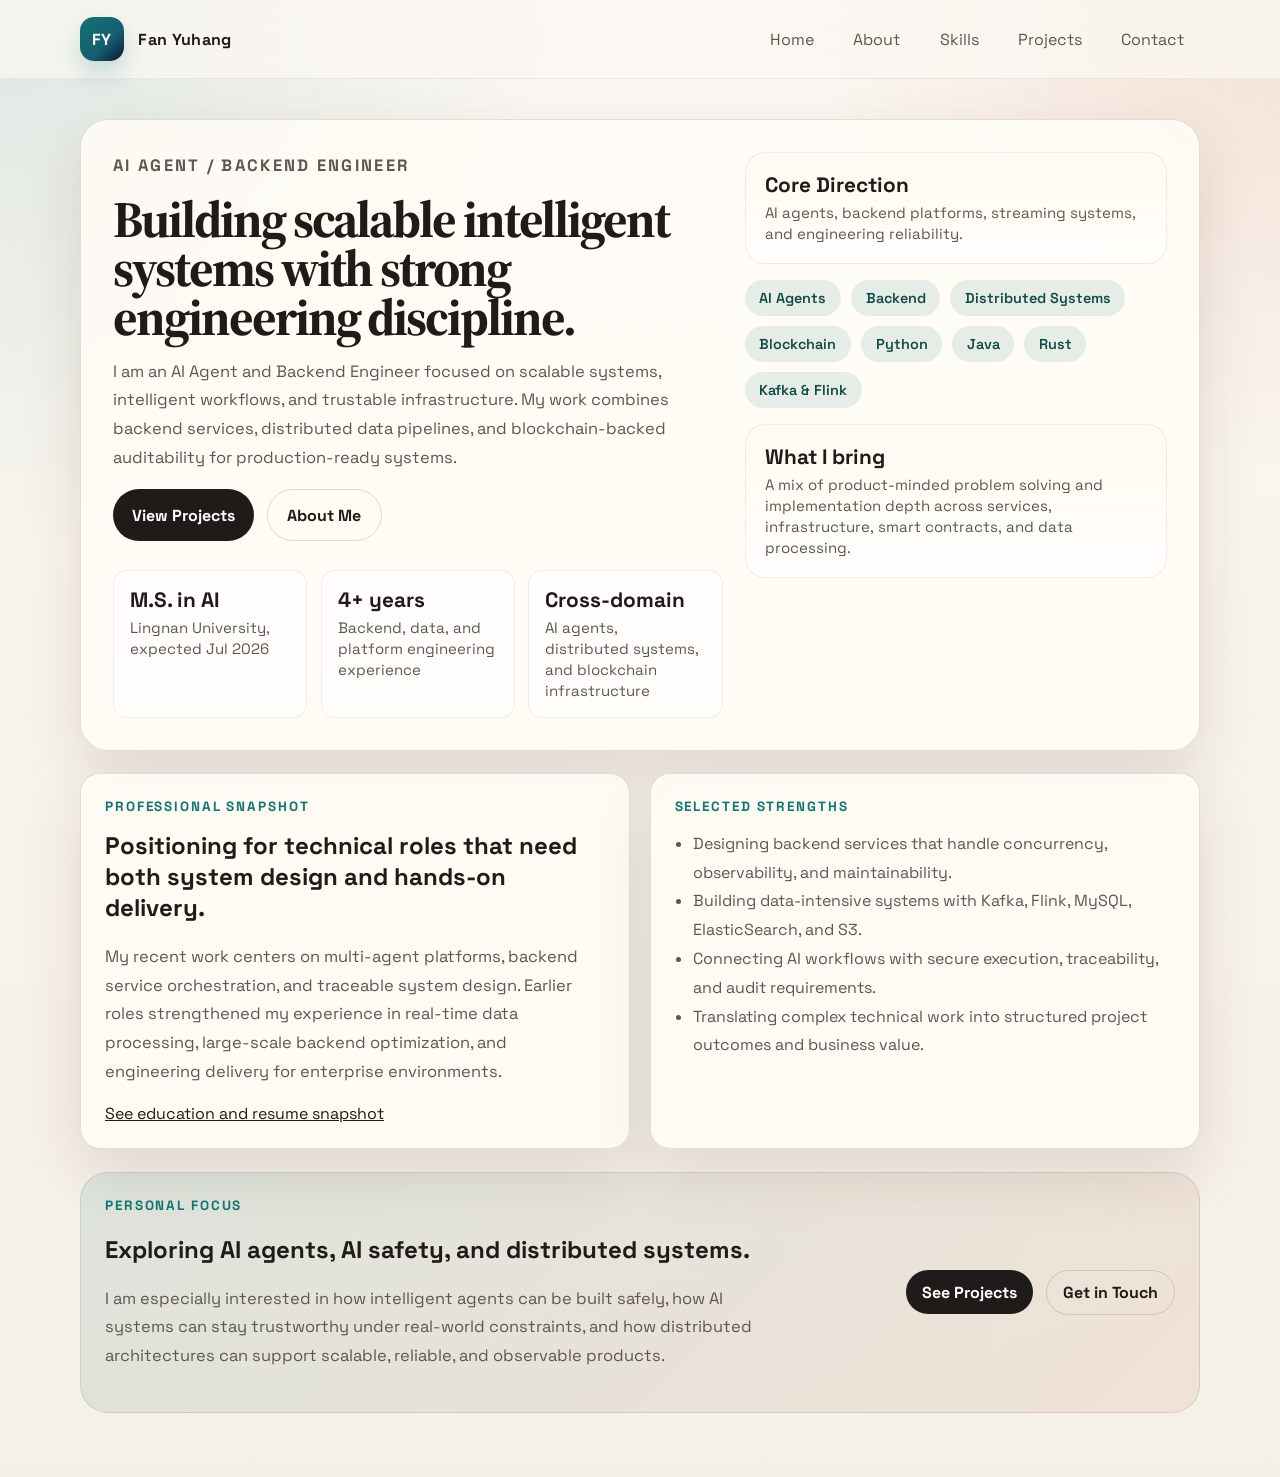
==== index.html @ 8e53cdf7 "Refine personal site content and project workflow Update the site copy to feel more personal, and sw" ====
<!DOCTYPE html>
<html lang="en">
  <head>
    <meta charset="UTF-8" />
    <meta name="viewport" content="width=device-width, initial-scale=1.0" />
    <title>Fan Yuhang | AI Agent and Backend Engineer</title>
    <meta
      name="description"
      content="Fan Yuhang is an AI Agent and Backend Engineer focused on scalable systems, intelligent workflows, and trustable infrastructure."
    />
    <link rel="preconnect" href="https://fonts.googleapis.com" />
    <link rel="preconnect" href="https://fonts.gstatic.com" crossorigin />
    <link
      href="https://fonts.googleapis.com/css2?family=Source+Serif+4:opsz,wght@8..60,600;8..60,700&family=Space+Grotesk:wght@400;500;700&display=swap"
      rel="stylesheet"
    />
    <link rel="stylesheet" href="styles.css" />
  </head>
  <body data-page="home">
    <header class="site-header">
      <div class="site-shell header-row">
        <a class="brand" href="index.html">
          <span class="brand-mark">FY</span>
          <span class="brand-name">Fan Yuhang</span>
        </a>
        <nav class="site-nav" aria-label="Primary">
          <a href="index.html" data-page="home">Home</a>
          <a href="about.html" data-page="about">About</a>
          <a href="skills.html" data-page="skills">Skills</a>
          <a href="projects.html" data-page="projects">Projects</a>
          <a href="contact.html" data-page="contact">Contact</a>
        </nav>
      </div>
    </header>

    <main class="site-shell">
      <section class="hero reveal">
        <div class="hero-copy">
          <p class="eyebrow">AI Agent / Backend Engineer</p>
          <h1>Building scalable intelligent systems with strong engineering discipline.</h1>
          <p>
            I am an AI Agent and Backend Engineer focused on scalable systems, intelligent workflows,
            and trustable infrastructure. My work combines backend services, distributed data
            pipelines, and blockchain-backed auditability for production-ready systems.
          </p>
          <div class="hero-actions">
            <a class="button" href="projects.html">View Projects</a>
            <a class="button secondary" href="about.html">About Me</a>
          </div>
          <div class="hero-stats">
            <div class="stat">
              <strong>M.S. in AI</strong>
              <span>Lingnan University, expected Jul 2026</span>
            </div>
            <div class="stat">
              <strong>4+ years</strong>
              <span>Backend, data, and platform engineering experience</span>
            </div>
            <div class="stat">
              <strong>Cross-domain</strong>
              <span>AI agents, distributed systems, and blockchain infrastructure</span>
            </div>
          </div>
        </div>

        <aside class="hero-aside reveal delay-1">
          <div class="info-block">
            <strong>Core Direction</strong>
            <span>AI agents, backend platforms, streaming systems, and engineering reliability.</span>
          </div>
          <div class="tags">
            <span class="tag">AI Agents</span>
            <span class="tag">Backend</span>
            <span class="tag">Distributed Systems</span>
            <span class="tag">Blockchain</span>
            <span class="tag">Python</span>
            <span class="tag">Java</span>
            <span class="tag">Rust</span>
            <span class="tag">Kafka &amp; Flink</span>
          </div>
          <div class="info-block">
            <strong>What I bring</strong>
            <span>
              A mix of product-minded problem solving and implementation depth across services,
              infrastructure, smart contracts, and data processing.
            </span>
          </div>
        </aside>
      </section>

      <section class="section-grid section-spacer">
        <article class="panel reveal delay-1">
          <p class="kicker">Professional Snapshot</p>
          <h2>Positioning for technical roles that need both system design and hands-on delivery.</h2>
          <p class="section-intro">
            My recent work centers on multi-agent platforms, backend service orchestration, and
            traceable system design. Earlier roles strengthened my experience in real-time data
            processing, large-scale backend optimization, and engineering delivery for enterprise
            environments.
          </p>
          <a class="text-link" href="about.html">See education and resume snapshot</a>
        </article>

        <article class="panel reveal delay-2">
          <p class="kicker">Selected Strengths</p>
          <ul class="list">
            <li>Designing backend services that handle concurrency, observability, and maintainability.</li>
            <li>Building data-intensive systems with Kafka, Flink, MySQL, ElasticSearch, and S3.</li>
            <li>Connecting AI workflows with secure execution, traceability, and audit requirements.</li>
            <li>Translating complex technical work into structured project outcomes and business value.</li>
          </ul>
        </article>
      </section>

      <section class="highlight-banner reveal delay-3">
        <div>
          <p class="kicker">Personal Focus</p>
          <h2>Exploring AI agents, AI safety, and distributed systems.</h2>
          <p class="section-intro">
            I am especially interested in how intelligent agents can be built safely, how AI systems
            can stay trustworthy under real-world constraints, and how distributed architectures can
            support scalable, reliable, and observable products.
          </p>
        </div>
        <div class="inline-links">
          <a class="button" href="projects.html">See Projects</a>
          <a class="button secondary" href="contact.html">Get in Touch</a>
        </div>
      </section>
    </main>

    <script src="script.js"></script>
  </body>
</html>
---- styles.css ----
:root {
  --bg: #f4efe7;
  --surface: rgba(255, 252, 246, 0.88);
  --surface-strong: #fffaf1;
  --text: #1f1b18;
  --muted: #60564d;
  --line: rgba(64, 48, 34, 0.14);
  --accent: #0f766e;
  --accent-2: #c2410c;
  --shadow: 0 24px 60px rgba(54, 37, 18, 0.12);
  --radius-xl: 28px;
  --radius-lg: 20px;
  --radius-md: 14px;
  --content: 1120px;
}

* { box-sizing: border-box; }
html { scroll-behavior: smooth; }
body {
  margin: 0;
  color: var(--text);
  font-family: "Space Grotesk", "Avenir Next", "Segoe UI", sans-serif;
  background:
    radial-gradient(circle at top left, rgba(15, 118, 110, 0.12), transparent 28%),
    radial-gradient(circle at top right, rgba(194, 65, 12, 0.12), transparent 24%),
    linear-gradient(180deg, #fbf7f2 0%, var(--bg) 100%);
  min-height: 100vh;
}
body::before {
  content: "";
  position: fixed;
  inset: 0;
  pointer-events: none;
  background-image:
    linear-gradient(rgba(255, 255, 255, 0.35) 1px, transparent 1px),
    linear-gradient(90deg, rgba(255, 255, 255, 0.35) 1px, transparent 1px);
  background-size: 36px 36px;
  mask-image: linear-gradient(180deg, rgba(0, 0, 0, 0.35), transparent 80%);
}
a { color: inherit; }
img { max-width: 100%; display: block; }
.site-shell { width: min(calc(100% - 2rem), var(--content)); margin: 0 auto; }
.site-header {
  position: sticky; top: 0; z-index: 20;
  backdrop-filter: blur(16px);
  background: rgba(251, 247, 242, 0.82);
  border-bottom: 1px solid rgba(64, 48, 34, 0.08);
}
.header-row { display: flex; align-items: center; justify-content: space-between; gap: 1rem; min-height: 78px; }
.brand { display: inline-flex; align-items: center; gap: 0.9rem; text-decoration: none; font-weight: 700; letter-spacing: 0.02em; }
.brand-mark {
  width: 44px; height: 44px; display: grid; place-items: center; border-radius: 14px; color: white;
  background: linear-gradient(135deg, var(--accent), #155e75 60%, #0f172a);
  box-shadow: 0 12px 24px rgba(15, 118, 110, 0.22);
}
.brand-name { font-size: 1rem; }
.nav-toggle {
  display: none; border: 0; background: var(--surface-strong); color: var(--text);
  border-radius: 999px; padding: 0.7rem 1rem; font: inherit; box-shadow: var(--shadow);
}
.site-nav { display: flex; align-items: center; gap: 0.45rem; }
.site-nav a { text-decoration: none; padding: 0.72rem 1rem; border-radius: 999px; color: var(--muted); transition: 160ms ease; }
.site-nav a:hover, .site-nav a[aria-current="page"] { color: var(--text); background: rgba(15, 118, 110, 0.11); }
main { padding: 2.5rem 0 4rem; }
.hero, .panel, .project-card, .timeline-item, .contact-card, .skill-card {
  background: var(--surface); border: 1px solid var(--line); box-shadow: var(--shadow);
}
.hero { display: grid; grid-template-columns: 1.3fr 0.9fr; gap: 1.4rem; padding: 2rem; border-radius: var(--radius-xl); overflow: hidden; }
.hero-copy h1, .page-title h1, .markdown-content h1 { margin: 0; font-family: "Source Serif 4", Georgia, serif; }
.hero-copy h1, .page-title h1 { font-size: clamp(2.5rem, 4vw, 4.75rem); line-height: 0.95; letter-spacing: -0.04em; }
.eyebrow, .kicker { margin: 0 0 0.9rem; color: var(--accent); font-size: 0.84rem; font-weight: 700; letter-spacing: 0.14em; text-transform: uppercase; }
.hero-copy p, .lede, .section-intro { color: var(--muted); font-size: 1.03rem; line-height: 1.75; }
.hero-stats { display: grid; grid-template-columns: repeat(3, minmax(0, 1fr)); gap: 0.85rem; margin-top: 1.8rem; }
.stat { padding: 1rem; border-radius: var(--radius-md); background: rgba(255, 255, 255, 0.7); border: 1px solid rgba(64, 48, 34, 0.08); }
.stat strong, .info-block strong { display: block; font-size: 1.3rem; margin-bottom: 0.25rem; }
.stat span, .info-block span { color: var(--muted); font-size: 0.94rem; }
.hero-aside { display: grid; gap: 1rem; align-content: start; }
.tags, .mini-tags { display: flex; flex-wrap: wrap; gap: 0.65rem; }
.tag, .mini-tag { display: inline-flex; align-items: center; padding: 0.55rem 0.9rem; border-radius: 999px; background: rgba(15, 118, 110, 0.1); color: #104b47; font-size: 0.9rem; font-weight: 600; }
.mini-tag { background: rgba(194, 65, 12, 0.12); color: #8a3412; }
.info-block { padding: 1.2rem; border-radius: var(--radius-lg); background: linear-gradient(180deg, rgba(255, 250, 241, 0.92), rgba(255, 255, 255, 0.68)); border: 1px solid rgba(64, 48, 34, 0.08); }
.hero-actions, .inline-links { display: flex; flex-wrap: wrap; gap: 0.8rem; }
.inline-links { align-items: stretch; }
.inline-links .button {
  flex: 1 1 180px;
  justify-content: center;
  min-height: 3.25rem;
}
.button { display: inline-flex; align-items: center; gap: 0.5rem; text-decoration: none; padding: 0.9rem 1.2rem; border-radius: 999px; background: var(--text); color: white; font-weight: 700; }
.button.secondary { background: transparent; color: var(--text); border: 1px solid rgba(64, 48, 34, 0.16); }
.section-grid, .cards, .skills-grid, .contact-grid, .project-grid, .two-column { display: grid; gap: 1.2rem; }
.section-grid, .two-column { grid-template-columns: repeat(2, minmax(0, 1fr)); }
.cards, .skills-grid { grid-template-columns: repeat(3, minmax(0, 1fr)); }
.contact-grid { grid-template-columns: 1.2fr 0.8fr; }
.project-grid { grid-template-columns: 1fr; }
.panel, .skill-card, .contact-card, .project-card, .timeline-item { border-radius: var(--radius-lg); padding: 1.5rem; }
.panel h2, .panel h3, .skill-card h2, .project-card h2, .contact-card h2, .timeline-item h3 { margin-top: 0; }
.page-title { display: grid; gap: 0.75rem; margin-bottom: 1.8rem; }
.section-spacer { margin-top: 1.4rem; }
.list, .project-meta, .contact-list, .skill-list { margin: 0; padding-left: 1.15rem; color: var(--muted); line-height: 1.8; }
.project-card header { display: flex; align-items: start; justify-content: space-between; gap: 1rem; margin-bottom: 1rem; }
.project-card time, .muted, .timeline-meta { color: var(--muted); }
.project-card-link { display: block; color: inherit; text-decoration: none; }
.project-card-link:hover h2 { text-decoration: underline; text-underline-offset: 0.18em; }
.project-card-link .section-intro { margin-bottom: 0.8rem; }
.project-block + .project-block { margin-top: 1rem; }
.project-block strong { display: block; margin-bottom: 0.25rem; }
.highlight-banner {
  display: grid;
  grid-template-columns: minmax(0, 1.25fr) minmax(280px, 0.75fr);
  gap: 1rem;
  align-items: center;
  margin-top: 1.4rem;
  padding: 1.5rem;
  border-radius: var(--radius-xl);
  background: linear-gradient(135deg, rgba(15, 118, 110, 0.1), rgba(194, 65, 12, 0.08));
  border: 1px solid rgba(64, 48, 34, 0.12);
}
.inline-links { align-items: center; justify-content: flex-end; }
.inline-links .button {
  flex: 0 1 auto;
  min-height: 2.75rem;
  padding: 0.7rem 1rem;
  white-space: nowrap;
}
.markdown-content h1 { font-size: 2rem; margin-bottom: 1rem; }
.markdown-section + .markdown-section { margin-top: 1.5rem; }
.markdown-content h2, .markdown-content h3 { font-family: "Source Serif 4", Georgia, serif; margin: 0 0 0.75rem; }
.markdown-content p, .markdown-content li { color: var(--text); line-height: 1.8; }
.markdown-content ul { padding-left: 1.25rem; }
.reveal { opacity: 0; transform: translateY(18px); animation: rise 620ms ease forwards; }
.reveal.delay-1 { animation-delay: 100ms; }
.reveal.delay-2 { animation-delay: 180ms; }
.reveal.delay-3 { animation-delay: 260ms; }
@keyframes rise { to { opacity: 1; transform: translateY(0); } }
@media (max-width: 920px) {
  .hero, .section-grid, .cards, .skills-grid, .contact-grid, .two-column, .highlight-banner { grid-template-columns: 1fr; }
  .site-nav { position: absolute; top: calc(100% + 0.65rem); right: 1rem; left: 1rem; display: none; flex-direction: column; align-items: stretch; padding: 0.75rem; border-radius: 22px; background: rgba(255, 250, 241, 0.96); border: 1px solid var(--line); box-shadow: var(--shadow); }
  .site-nav.open { display: flex; }
  .nav-toggle { display: inline-flex; }
  .hero-stats { grid-template-columns: 1fr; }
}
@media (max-width: 640px) {
  .site-shell { width: min(calc(100% - 1rem), var(--content)); }
  .header-row { min-height: 72px; }
  main { padding-top: 1.4rem; }
  .hero, .panel, .skill-card, .project-card, .contact-card, .timeline-item { padding: 1.2rem; }
}
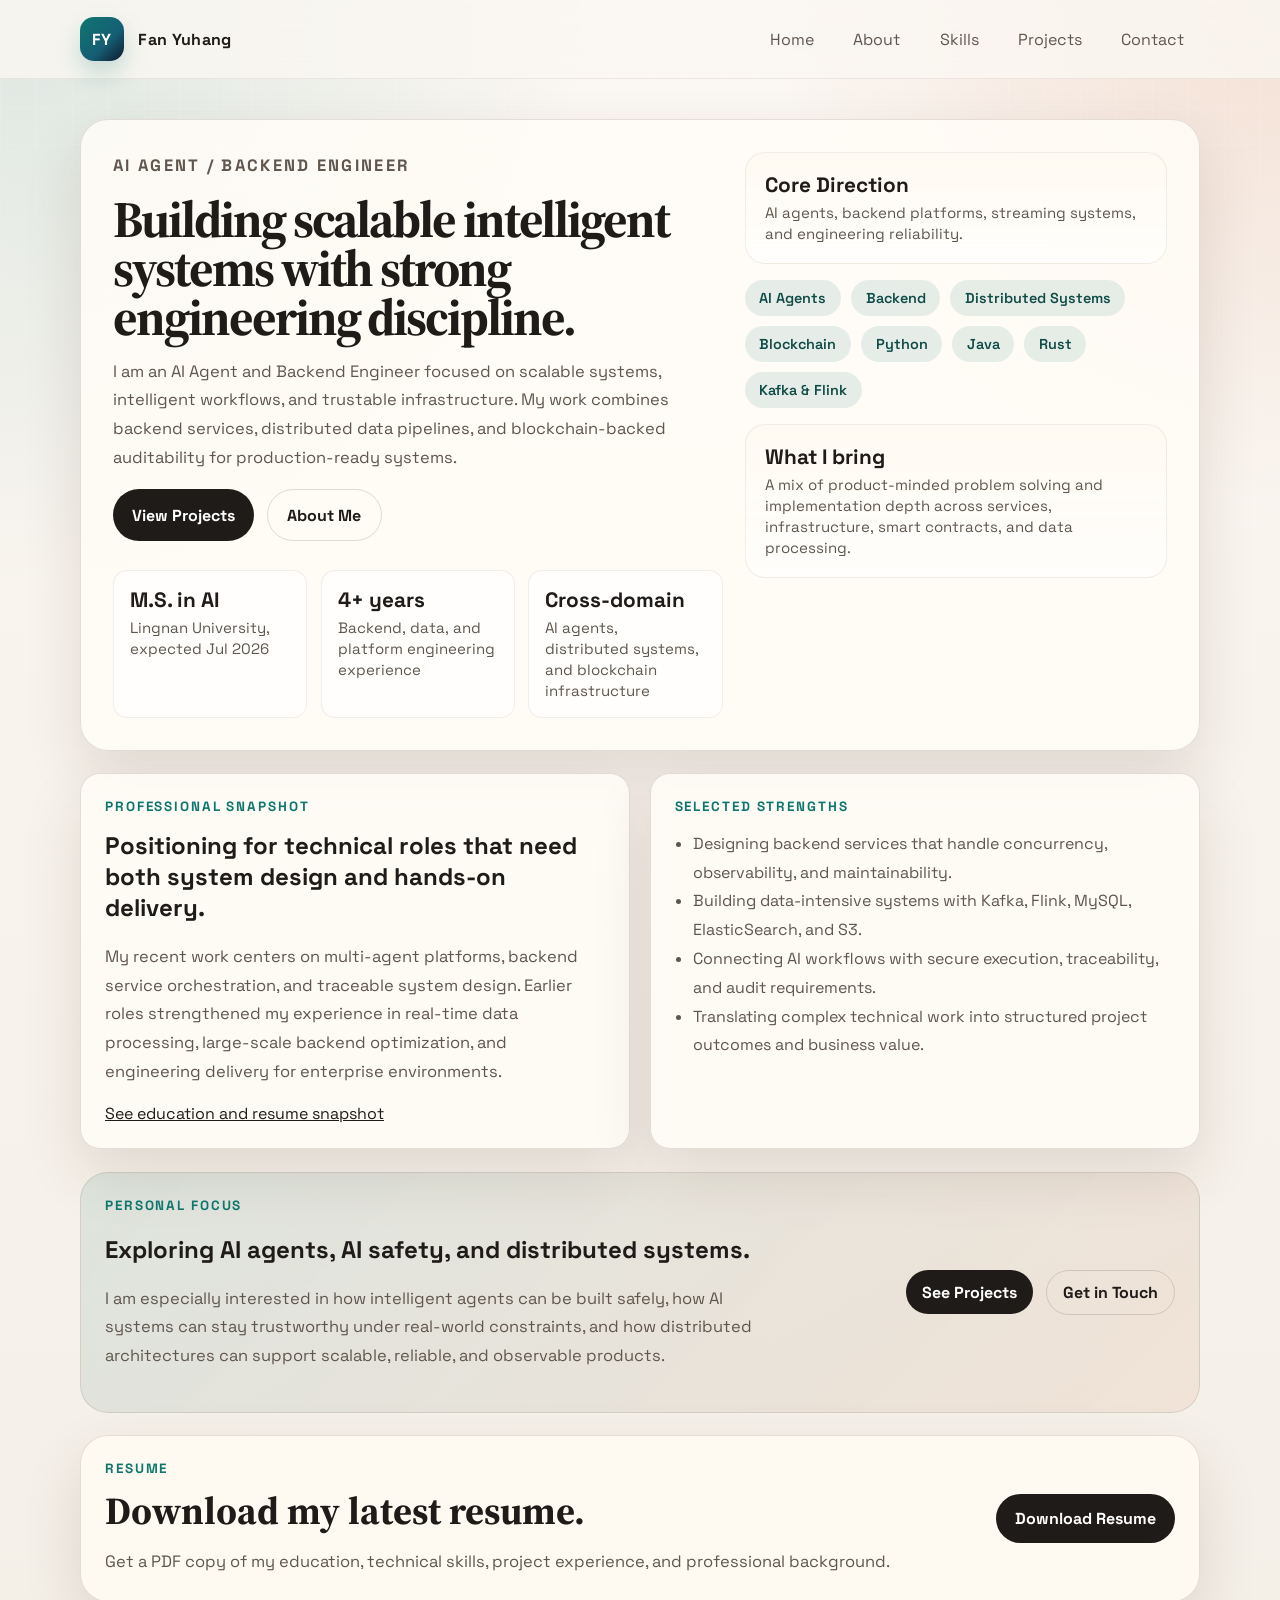
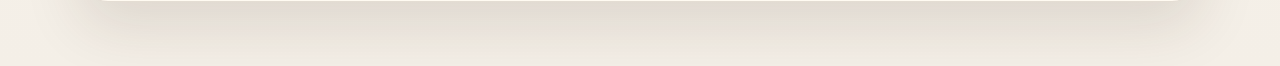
==== commit 0c0a9ee0: "Add resume download section" ====
--- a/index.html
+++ b/index.html
@@ -127,6 +127,20 @@
           <a class="button secondary" href="contact.html">Get in Touch</a>
         </div>
       </section>
+
+      <section class="resume-download reveal delay-3" aria-labelledby="resume-download-title">
+        <div>
+          <p class="kicker">Resume</p>
+          <h2 id="resume-download-title">Download my latest resume.</h2>
+          <p class="section-intro">
+            Get a PDF copy of my education, technical skills, project experience, and professional
+            background.
+          </p>
+        </div>
+        <a class="button resume-button" href="FanYuhang.pdf" download>
+          Download Resume
+        </a>
+      </section>
     </main>
 
     <script src="script.js"></script>
--- a/styles.css
+++ b/styles.css
@@ -116,6 +116,32 @@
   background: linear-gradient(135deg, rgba(15, 118, 110, 0.1), rgba(194, 65, 12, 0.08));
   border: 1px solid rgba(64, 48, 34, 0.12);
 }
+.resume-download {
+  display: grid;
+  grid-template-columns: minmax(0, 1fr) auto;
+  gap: 1rem;
+  align-items: center;
+  margin-top: 1.4rem;
+  padding: 1.5rem;
+  border-radius: var(--radius-xl);
+  background: var(--surface-strong);
+  border: 1px solid var(--line);
+  box-shadow: var(--shadow);
+}
+.resume-download h2 {
+  margin: 0;
+  font-family: "Source Serif 4", Georgia, serif;
+  font-size: clamp(1.75rem, 3vw, 2.5rem);
+  line-height: 1.05;
+}
+.resume-download .section-intro {
+  margin-bottom: 0;
+}
+.resume-button {
+  min-height: 3rem;
+  justify-content: center;
+  white-space: nowrap;
+}
 .inline-links { align-items: center; justify-content: flex-end; }
 .inline-links .button {
   flex: 0 1 auto;
@@ -134,15 +160,16 @@
 .reveal.delay-3 { animation-delay: 260ms; }
 @keyframes rise { to { opacity: 1; transform: translateY(0); } }
 @media (max-width: 920px) {
-  .hero, .section-grid, .cards, .skills-grid, .contact-grid, .two-column, .highlight-banner { grid-template-columns: 1fr; }
+  .hero, .section-grid, .cards, .skills-grid, .contact-grid, .two-column, .highlight-banner, .resume-download { grid-template-columns: 1fr; }
   .site-nav { position: absolute; top: calc(100% + 0.65rem); right: 1rem; left: 1rem; display: none; flex-direction: column; align-items: stretch; padding: 0.75rem; border-radius: 22px; background: rgba(255, 250, 241, 0.96); border: 1px solid var(--line); box-shadow: var(--shadow); }
   .site-nav.open { display: flex; }
   .nav-toggle { display: inline-flex; }
   .hero-stats { grid-template-columns: 1fr; }
+  .resume-button { width: 100%; }
 }
 @media (max-width: 640px) {
   .site-shell { width: min(calc(100% - 1rem), var(--content)); }
   .header-row { min-height: 72px; }
   main { padding-top: 1.4rem; }
-  .hero, .panel, .skill-card, .project-card, .contact-card, .timeline-item { padding: 1.2rem; }
+  .hero, .panel, .skill-card, .project-card, .contact-card, .timeline-item, .resume-download { padding: 1.2rem; }
 }
